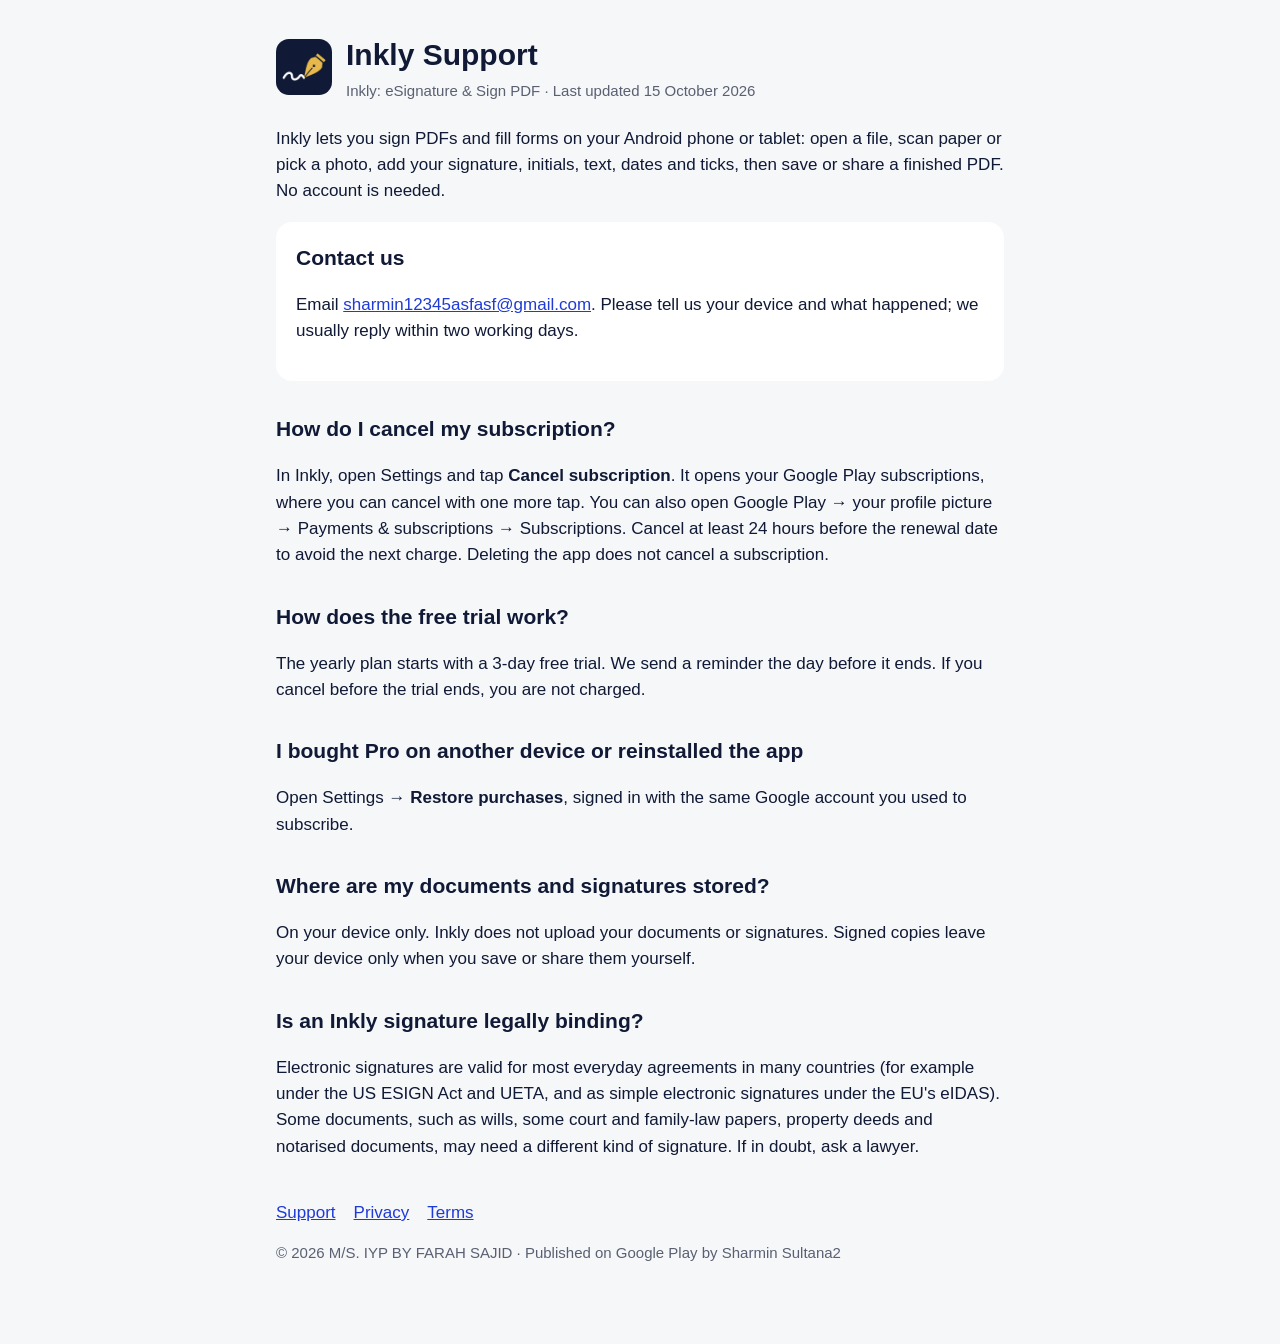
==== android/index.html @ 7fb1aafa "Separate Android pages for the Google Play developer (Sharmin Sultana2 / M/S. IYP BY FARAH SAJID); A" ====
<!doctype html>
<html lang="en">
<head>
<meta charset="utf-8">
<meta name="viewport" content="width=device-width, initial-scale=1">
<title>Inkly Support</title>
<meta name="description" content="Help for Inkly: eSignature & Sign PDF.">
<link rel="icon" href="icon.png">
<link rel="stylesheet" href="style.css">
</head>
<body>
<main>
  <header><img src="icon.png" alt=""><div><h1>Inkly Support</h1><div class="muted">Inkly: eSignature &amp; Sign PDF · Last updated 15 October 2026</div></div></header>

  <p>Inkly lets you sign PDFs and fill forms on your Android phone or tablet: open a file, scan paper or pick a photo, add your signature, initials, text, dates and ticks, then save or share a finished PDF. No account is needed.</p>

  <div class="card">
    <h2 style="margin-top:0">Contact us</h2>
    <p>Email <a href="mailto:sharmin12345asfasf@gmail.com?subject=Inkly%20support">sharmin12345asfasf@gmail.com</a>. Please tell us your device and what happened; we usually reply within two working days.</p>
  </div>

  <h2>How do I cancel my subscription?</h2>
  <p>In Inkly, open Settings and tap <b>Cancel subscription</b>. It opens your Google Play subscriptions, where you can cancel with one more tap. You can also open Google Play → your profile picture → Payments &amp; subscriptions → Subscriptions. Cancel at least 24 hours before the renewal date to avoid the next charge. Deleting the app does not cancel a subscription.</p>

  <h2>How does the free trial work?</h2>
  <p>The yearly plan starts with a 3-day free trial. We send a reminder the day before it ends. If you cancel before the trial ends, you are not charged.</p>

  <h2>I bought Pro on another device or reinstalled the app</h2>
  <p>Open Settings → <b>Restore purchases</b>, signed in with the same Google account you used to subscribe.</p>

  <h2>Where are my documents and signatures stored?</h2>
  <p>On your device only. Inkly does not upload your documents or signatures. Signed copies leave your device only when you save or share them yourself.</p>

  <h2>Is an Inkly signature legally binding?</h2>
  <p>Electronic signatures are valid for most everyday agreements in many countries (for example under the US ESIGN Act and UETA, and as simple electronic signatures under the EU's eIDAS). Some documents, such as wills, some court and family-law papers, property deeds and notarised documents, may need a different kind of signature. If in doubt, ask a lawyer.</p>

  <nav><a href="./">Support</a><a href="privacy.html">Privacy</a><a href="terms.html">Terms</a></nav>
  <p class="muted">© 2026 M/S. IYP BY FARAH SAJID · Published on Google Play by Sharmin Sultana2</p>
</main>
</body>
</html>
---- android/style.css ----
:root { --bg: #f6f7f9; --card: #fff; --text: #101935; --muted: #5a6072; --tint: #1f3bd6; --gold: #e8b94a; }
@media (prefers-color-scheme: dark) { :root { --bg: #101935; --card: #1b2650; --text: #fff; --muted: #b6bdd3; --tint: #e8b94a; } }
* { box-sizing: border-box; }
body { margin: 0; background: var(--bg); color: var(--text); font: 17px/1.55 -apple-system, BlinkMacSystemFont, "Segoe UI", Roboto, sans-serif; }
main { max-width: 760px; margin: 0 auto; padding: 32px 16px 64px; }
header { display: flex; align-items: center; gap: 14px; margin-bottom: 24px; }
header img { width: 56px; height: 56px; border-radius: 13px; }
h1 { font-size: 30px; margin: 0; }
h2 { font-size: 21px; margin-top: 32px; }
.card { background: var(--card); border-radius: 16px; padding: 20px; margin: 16px 0; }
a { color: var(--tint); }
.muted { color: var(--muted); font-size: 15px; }
nav { margin-top: 40px; display: flex; gap: 18px; }
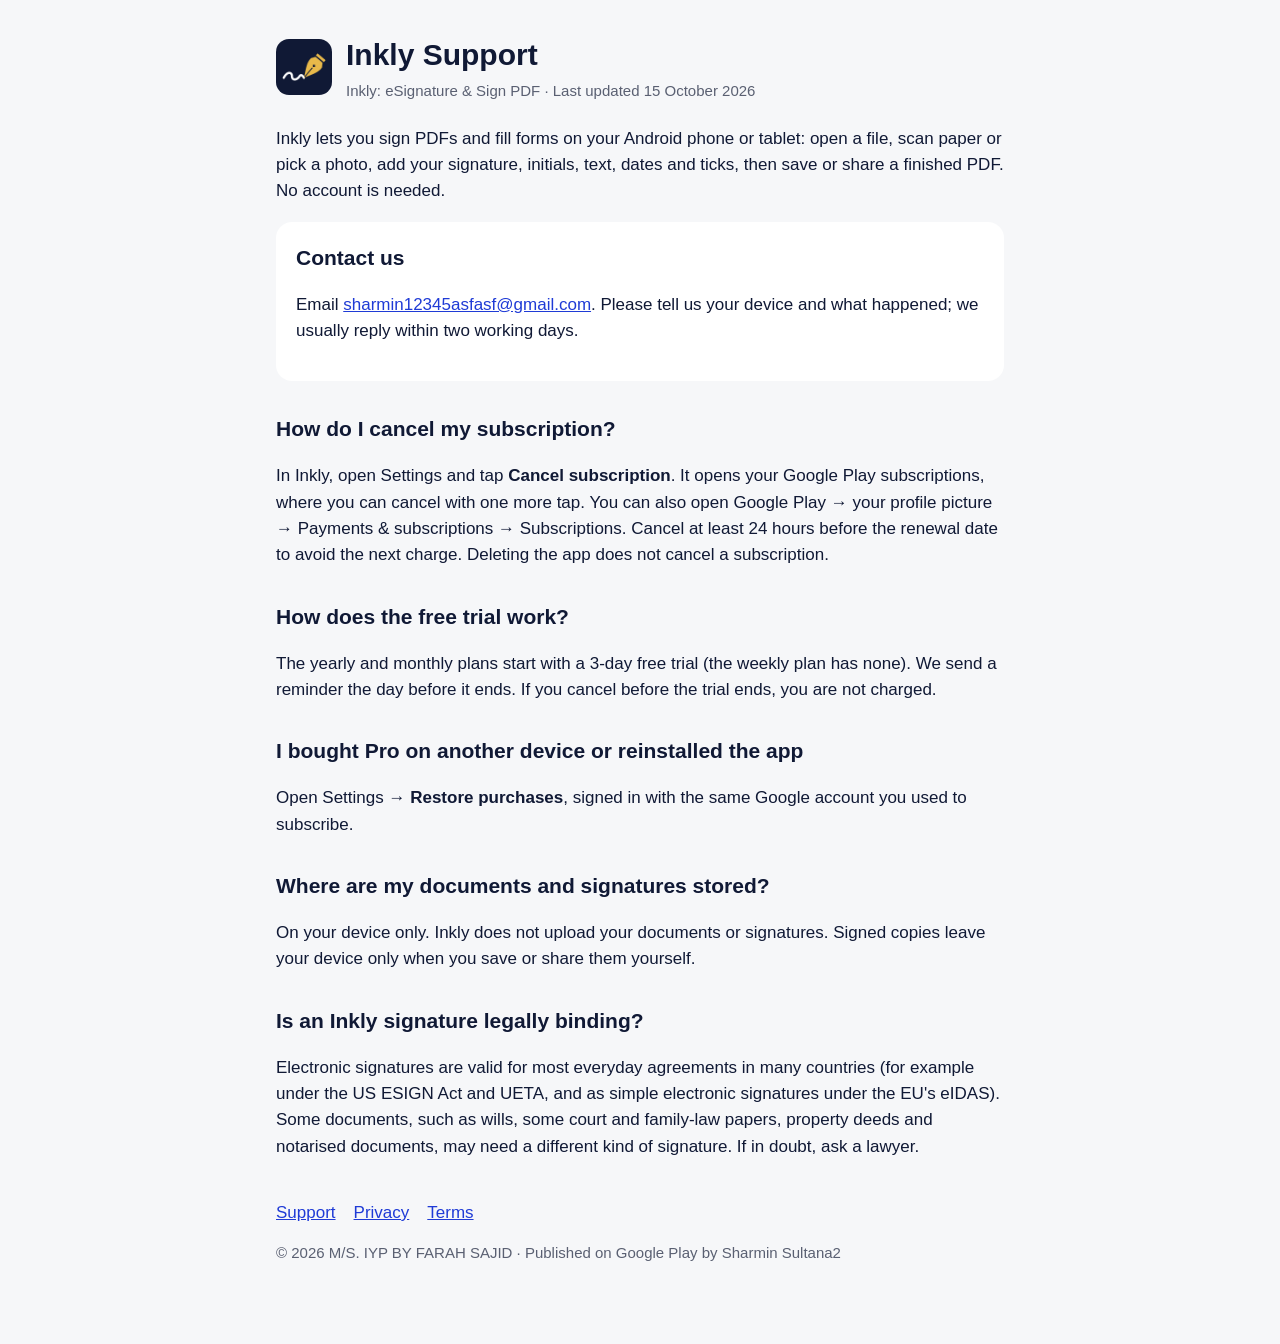
==== commit 09105f60: "Plans from 2026-11-20: yearly and monthly with 3-day free trials, weekly without a trial Co-Authored" ====
--- a/android/index.html
+++ b/android/index.html
@@ -23,7 +23,7 @@
   <p>In Inkly, open Settings and tap <b>Cancel subscription</b>. It opens your Google Play subscriptions, where you can cancel with one more tap. You can also open Google Play → your profile picture → Payments &amp; subscriptions → Subscriptions. Cancel at least 24 hours before the renewal date to avoid the next charge. Deleting the app does not cancel a subscription.</p>
 
   <h2>How does the free trial work?</h2>
-  <p>The yearly plan starts with a 3-day free trial. We send a reminder the day before it ends. If you cancel before the trial ends, you are not charged.</p>
+  <p>The yearly and monthly plans start with a 3-day free trial (the weekly plan has none). We send a reminder the day before it ends. If you cancel before the trial ends, you are not charged.</p>
 
   <h2>I bought Pro on another device or reinstalled the app</h2>
   <p>Open Settings → <b>Restore purchases</b>, signed in with the same Google account you used to subscribe.</p>
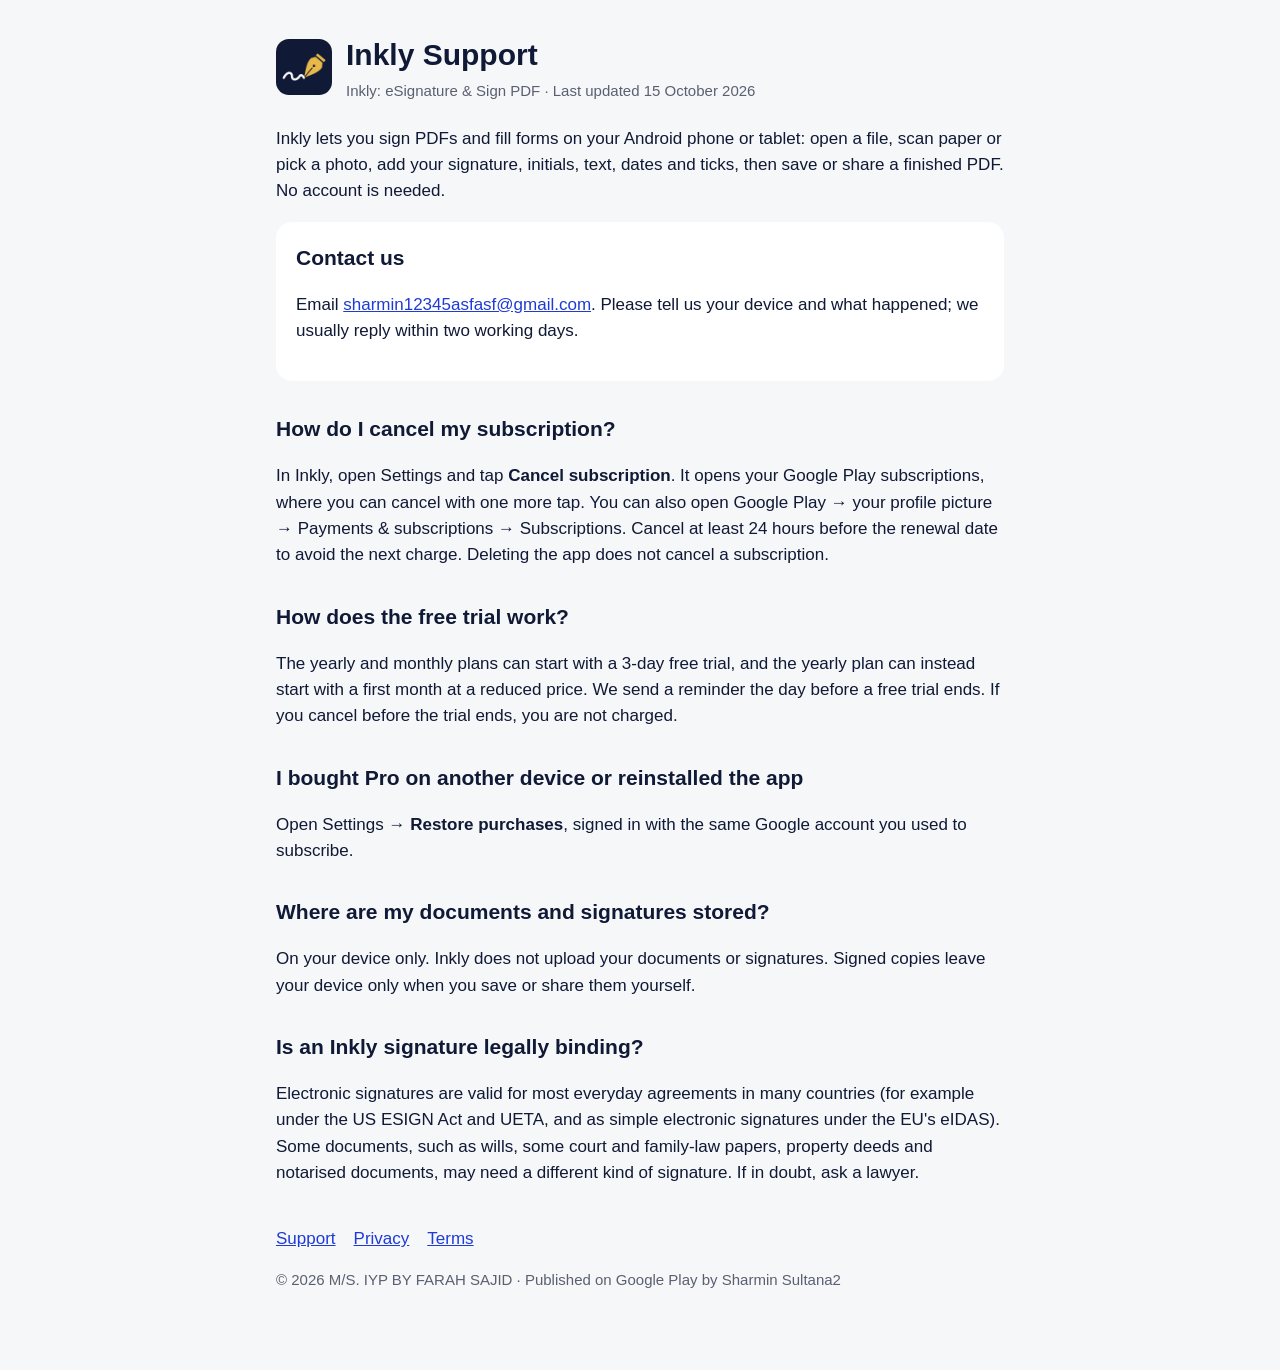
==== commit 00a2fd35: "Plans: yearly or monthly with 3 days free, or yearly with a reduced first month Co-Authored-By: Clau" ====
--- a/android/index.html
+++ b/android/index.html
@@ -23,7 +23,7 @@
   <p>In Inkly, open Settings and tap <b>Cancel subscription</b>. It opens your Google Play subscriptions, where you can cancel with one more tap. You can also open Google Play → your profile picture → Payments &amp; subscriptions → Subscriptions. Cancel at least 24 hours before the renewal date to avoid the next charge. Deleting the app does not cancel a subscription.</p>
 
   <h2>How does the free trial work?</h2>
-  <p>The yearly and monthly plans start with a 3-day free trial (the weekly plan has none). We send a reminder the day before it ends. If you cancel before the trial ends, you are not charged.</p>
+  <p>The yearly and monthly plans can start with a 3-day free trial, and the yearly plan can instead start with a first month at a reduced price. We send a reminder the day before a free trial ends. If you cancel before the trial ends, you are not charged.</p>
 
   <h2>I bought Pro on another device or reinstalled the app</h2>
   <p>Open Settings → <b>Restore purchases</b>, signed in with the same Google account you used to subscribe.</p>
